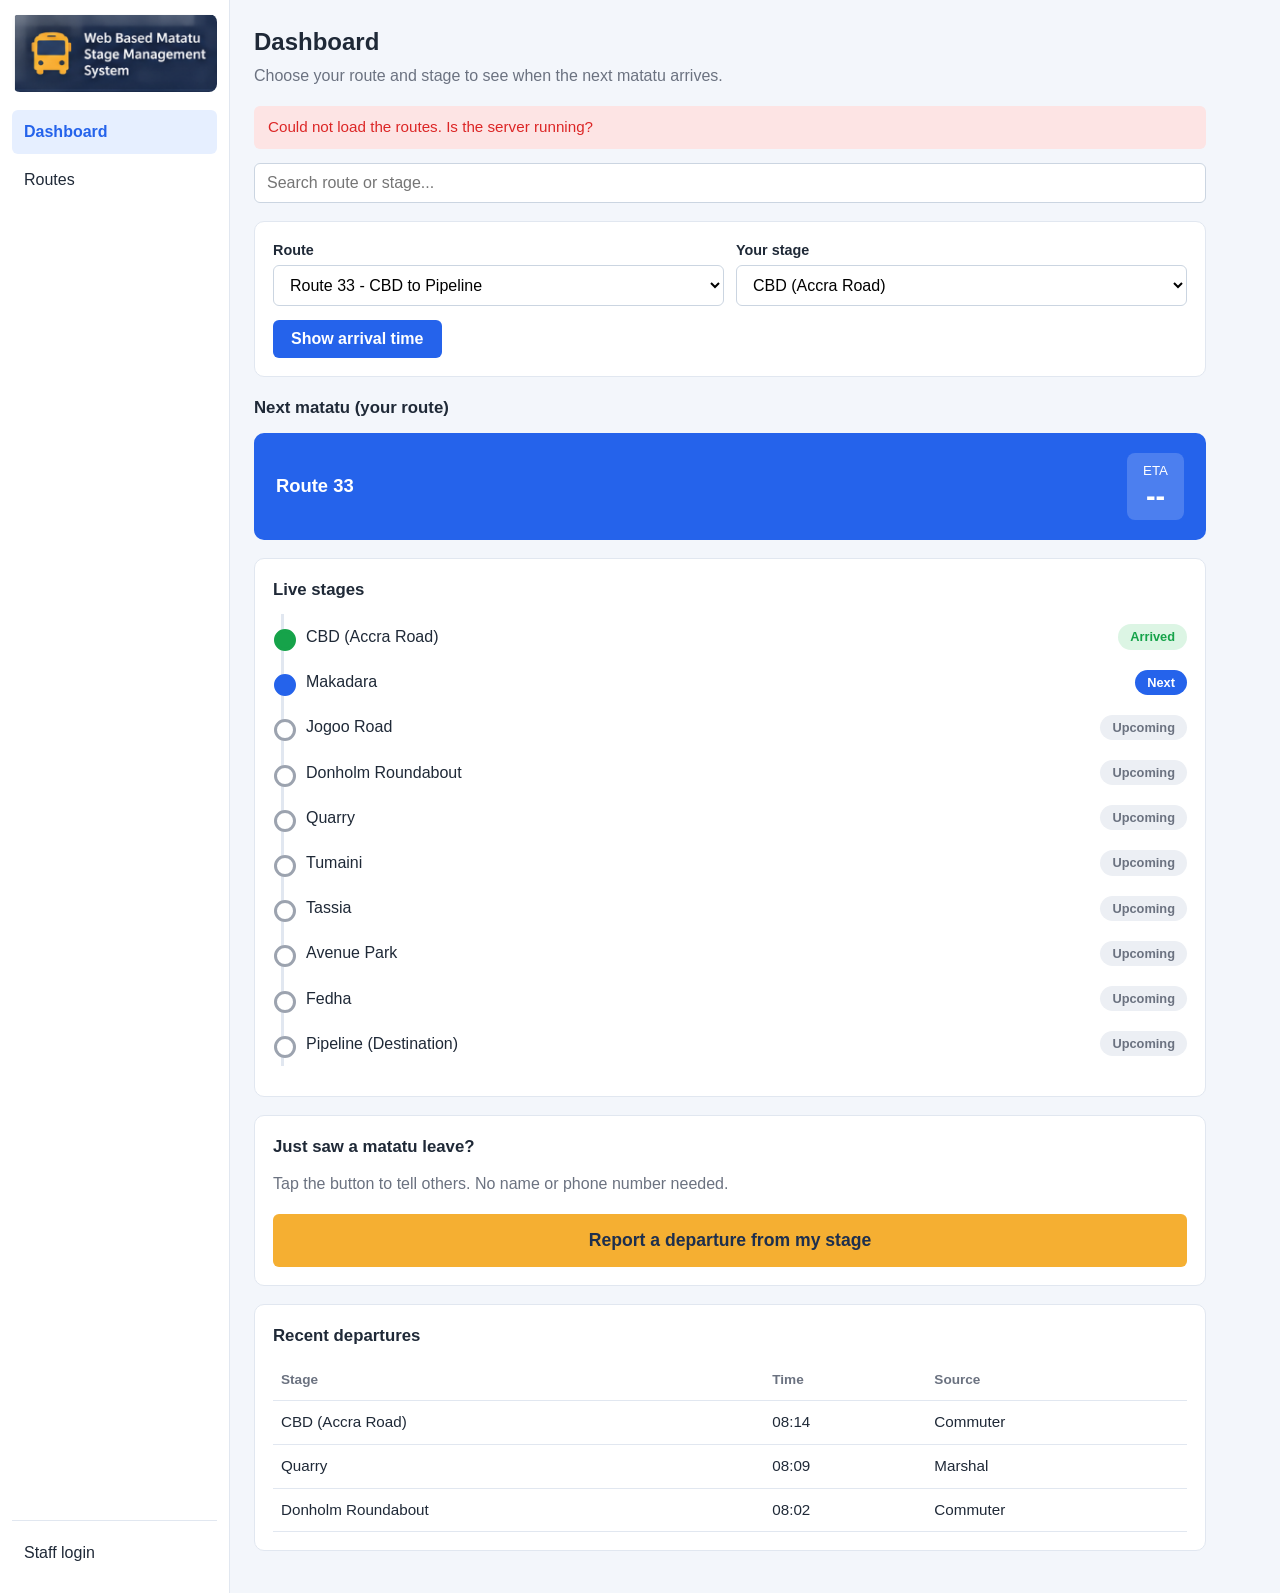
==== index.html @ ff59ac62 "Add files via upload First version of the matatu stage system" ====
<!DOCTYPE html>
<html lang="en">
<head>
  <meta charset="UTF-8">
  <meta name="viewport" content="width=device-width, initial-scale=1">
  <title>Dashboard - Matatu Stage System</title>
  <link rel="stylesheet" href="css/style.css">
</head>
<body data-page="commuter">
  <div class="layout">
    <aside class="sidebar">
      <img src="images/logo.png" alt="Web Based Matatu Stage Management System" class="logo">
      <a href="index.html" class="link active">Dashboard</a>
      <a href="route.html" class="link">Routes</a>
      <div class="bottom"><a href="login.html" class="link">Staff login</a></div>
    </aside>

    <main class="main">
      <h1>Dashboard</h1>
      <p class="sub">Choose your route and stage to see when the next matatu arrives.</p>

      <!-- FR-02: search -->
      <div id="status-bar" class="message" style="display:none;"></div>

      <div class="searchbar">
        <input type="text" id="search" autocomplete="off" placeholder="Search route or stage..." aria-label="Search route or stage">
      </div>

      <!-- FR-01: choose route and stage -->
      <section class="card">
        <form action="#" method="get" id="eta-form">
          <div class="row">
            <div class="form-group">
              <label for="route">Route</label>
              <select id="route" name="route">
                <option value="33">Route 33 - CBD to Pipeline</option>
                <option value="111">Route 111 - CBD to Ngong</option>
              </select>
            </div>
            <div class="form-group">
              <label for="stage">Your stage</label>
              <select id="stage" name="stage">
                <option>CBD (Accra Road)</option>
                <option>Makadara</option>
                <option>Jogoo Road</option>
                <option>Donholm Roundabout</option>
                <option>Quarry</option>
                <option>Tumaini</option>
                <option>Tassia</option>
                <option>Avenue Park</option>
                <option>Fedha</option>
                <option>Pipeline</option>
              </select>
            </div>
          </div>
          <button type="submit" class="btn btn-primary">Show arrival time</button>
        </form>
      </section>

      <!-- FR-04: dynamic ETA -->
      <h2>Next matatu (your route)</h2>
      <section class="eta-card">
        <div>
          <div class="route-name" id="eta-route">Route 33</div>
          <small id="eta-sub"></small>
          <small id="eta-note"></small>
        </div>
        <div class="eta-box">
          <small>ETA</small>
          <div class="eta-time" id="eta-time">--</div>
        </div>
      </section>

      <!-- FR-05: live stages + queue -->
      <section class="card">
        <h2>Live stages</h2>
        <ul class="stage-list" id="stage-list">
          <li class="arrived"><span>CBD (Accra Road)</span> <span class="badge arrived">Arrived</span></li>
          <li class="next"><span>Makadara</span> <span class="badge next">Next</span></li>
          <li><span>Jogoo Road</span> <span class="badge">Upcoming</span></li>
          <li><span>Donholm Roundabout</span> <span class="badge">Upcoming</span></li>
          <li><span>Quarry</span> <span class="badge">Upcoming</span></li>
          <li><span>Tumaini</span> <span class="badge">Upcoming</span></li>
          <li><span>Tassia</span> <span class="badge">Upcoming</span></li>
          <li><span>Avenue Park</span> <span class="badge">Upcoming</span></li>
          <li><span>Fedha</span> <span class="badge">Upcoming</span></li>
          <li><span>Pipeline (Destination)</span> <span class="badge">Upcoming</span></li>
        </ul>
        <p class="sub" id="queue-note" style="margin-top:12px;margin-bottom:0;"></p>
      </section>

      <!-- FR-03: report departure -->
      <section class="card">
        <h2>Just saw a matatu leave?</h2>
        <p class="sub">Tap the button to tell others. No name or phone number needed.</p>
        <div id="report-msg" class="message" style="display:none;"></div>
        <button type="button" id="report-btn" class="btn btn-yellow btn-big btn-block">Report a departure from my stage</button>
      </section>

      <!-- FR-06: history -->
      <section class="card">
        <h2>Recent departures</h2>
        <div class="table-wrap">
          <table>
            <thead><tr><th>Stage</th><th>Time</th><th>Source</th></tr></thead>
            <tbody id="history-body">
              <tr><td>CBD (Accra Road)</td><td>08:14</td><td>Commuter</td></tr>
              <tr><td>Quarry</td><td>08:09</td><td>Marshal</td></tr>
              <tr><td>Donholm Roundabout</td><td>08:02</td><td>Commuter</td></tr>
            </tbody>
          </table>
        </div>
      </section>
    </main>
  </div>
  <script src="js/app.js"></script>
</body>
</html>
---- css/style.css ----
/* ===== Matatu Stage System - style.css (matches Chapter 4 wireframes) ===== */
:root {
  --navy: #1e2f4d;
  --blue: #2563eb;
  --blue-dark: #1d4fc4;
  --blue-light: #e6efff;
  --yellow: #f5af32;
  --ink: #1f2937;
  --muted: #6b7280;
  --bg: #f3f6fb;
  --white: #ffffff;
  --line: #e1e7f0;
  --green: #16a34a;
  --green-light: #dcf5e4;
  --red: #dc2626;
  --red-light: #fde4e4;
}

* { box-sizing: border-box; margin: 0; padding: 0; }

body {
  font-family: "Segoe UI", Tahoma, Arial, sans-serif;
  background: var(--bg);
  color: var(--ink);
  line-height: 1.5;
}

a { color: var(--blue); text-decoration: none; }
a:hover { text-decoration: underline; }
:focus-visible { outline: 3px solid var(--yellow); outline-offset: 2px; }

h1 { font-size: 1.5rem; margin-bottom: 4px; }
h2 { font-size: 1.05rem; margin-bottom: 12px; }
p.sub { color: var(--muted); margin-bottom: 18px; }

/* ----- Page layout: sidebar + main (used on every page) ----- */
.layout { display: flex; min-height: 100vh; }

.sidebar {
  width: 230px;
  background: var(--white);
  border-right: 1px solid var(--line);
  padding: 14px 12px;
  flex-shrink: 0;
  display: flex;
  flex-direction: column;
}
.sidebar .logo { width: 100%; height: auto; border-radius: 8px; margin-bottom: 18px; display: block; }
.sidebar a.link {
  display: block;
  padding: 10px 12px;
  margin-bottom: 4px;
  border-radius: 6px;
  color: var(--ink);
}
.sidebar a.link:hover { background: var(--bg); text-decoration: none; }
.sidebar a.link.active { background: var(--blue-light); color: var(--blue); font-weight: 600; }
.sidebar .bottom { margin-top: auto; border-top: 1px solid var(--line); padding-top: 10px; }

.main { flex: 1; padding: 24px; max-width: 1000px; }

/* ----- Search bar (commuter dashboard) ----- */
.searchbar { margin-bottom: 18px; }

/* ----- Cards ----- */
.card {
  background: var(--white);
  border: 1px solid var(--line);
  border-radius: 10px;
  padding: 18px;
  margin-bottom: 18px;
}

/* ----- Forms ----- */
.form-group { margin-bottom: 14px; }
label { display: block; font-weight: 600; margin-bottom: 4px; font-size: 0.9rem; }
input, select {
  width: 100%;
  padding: 10px 12px;
  border: 1px solid #cbd5e1;
  border-radius: 6px;
  font-size: 1rem;
  background: var(--white);
}
.row { display: flex; gap: 12px; flex-wrap: wrap; }
.row .form-group { flex: 1; min-width: 150px; }

/* ----- Buttons ----- */
.btn {
  display: inline-block;
  padding: 10px 18px;
  border: none;
  border-radius: 6px;
  font-size: 1rem;
  font-weight: 600;
  cursor: pointer;
  text-align: center;
}
.btn:hover { text-decoration: none; }
.btn-primary { background: var(--blue); color: var(--white); }
.btn-primary:hover { background: var(--blue-dark); }
.btn-yellow { background: var(--yellow); color: var(--navy); }
.btn-yellow:hover { background: #e09a1c; }
.btn-outline { background: var(--white); color: var(--blue); border: 1px solid var(--blue); }
.btn-block { display: block; width: 100%; }
.btn-big { padding: 16px; font-size: 1.1rem; }

/* ----- ETA card (blue card from wireframe 2) ----- */
.eta-card {
  background: var(--blue);
  color: var(--white);
  border-radius: 10px;
  padding: 20px 22px;
  margin-bottom: 18px;
  display: flex;
  justify-content: space-between;
  align-items: center;
  gap: 12px;
}
.eta-card small { color: #cfe0ff; display: block; }
.eta-card .route-name { font-size: 1.15rem; font-weight: 600; }
.eta-card .eta-box {
  background: rgba(255,255,255,0.18);
  border-radius: 8px;
  padding: 8px 16px;
  text-align: center;
}
.eta-card .eta-box small { color: var(--white); }
.eta-card .eta-time { font-size: 1.8rem; font-weight: 700; line-height: 1.1; }

/* ----- Stage list (timeline) ----- */
.stage-list { list-style: none; border-left: 3px solid var(--line); margin-left: 8px; }
.stage-list li {
  position: relative;
  padding: 10px 0 10px 22px;
  display: flex;
  justify-content: space-between;
  align-items: center;
}
.stage-list li::before {
  content: "";
  position: absolute;
  left: -10px; top: 50%;
  width: 16px; height: 16px;
  margin-top: -8px;
  border-radius: 50%;
  background: var(--white);
  border: 3px solid #9ca3af;
}
.stage-list li.arrived::before { border-color: var(--green); background: var(--green); }
.stage-list li.next::before { border-color: var(--blue); background: var(--blue); }

/* ----- Badges ----- */
.badge {
  display: inline-block;
  padding: 3px 12px;
  border-radius: 20px;
  font-size: 0.8rem;
  font-weight: 600;
  background: #eceff4;
  color: var(--muted);
}
.badge.arrived, .badge.valid { background: var(--green-light); color: var(--green); }
.badge.next { background: var(--blue); color: var(--white); }
.badge.flagged { background: var(--red-light); color: var(--red); }

/* ----- Tabs (route details) ----- */
.tabs { display: flex; border-bottom: 1px solid var(--line); margin-bottom: 14px; }
.tabs a { padding: 8px 20px; color: var(--muted); }
.tabs a.active { color: var(--blue); border-bottom: 3px solid var(--blue); font-weight: 600; }

/* ----- Tables ----- */
.table-wrap { overflow-x: auto; }
table { width: 100%; border-collapse: collapse; font-size: 0.95rem; }
th, td { text-align: left; padding: 10px 8px; border-bottom: 1px solid var(--line); }
th { color: var(--muted); font-weight: 600; font-size: 0.85rem; }

/* ----- Messages ----- */
.message { padding: 10px 14px; border-radius: 6px; margin-bottom: 14px; font-size: 0.95rem; }
.message.success { background: var(--green-light); color: var(--green); }
.message.error { background: var(--red-light); color: var(--red); }

/* ----- Login page ----- */
.login-wrap { min-height: 100vh; display: flex; align-items: center; justify-content: center; padding: 16px; }
.login-box { width: 100%; max-width: 380px; text-align: center; }
.login-box .logo { width: 220px; max-width: 100%; border-radius: 8px; margin-bottom: 14px; }
.login-box form { text-align: left; }
.login-box .small { font-size: 0.9rem; margin-top: 14px; }

/* ----- Stat boxes ----- */
.stats { display: flex; gap: 14px; flex-wrap: wrap; margin-bottom: 18px; }
.stat { flex: 1; min-width: 150px; background: var(--white); border: 1px solid var(--line); border-radius: 10px; padding: 16px; }
.stat small { color: var(--muted); }
.stat strong { display: block; font-size: 1.8rem; }

/* ----- Upload box ----- */
.upload-box {
  border: 2px dashed #9db4dd;
  border-radius: 10px;
  padding: 34px 16px;
  text-align: center;
  background: #f8faff;
  margin-bottom: 14px;
}
.upload-box p { color: var(--muted); margin-bottom: 12px; }

.chart { width: 100%; height: auto; }

/* ----- Profile ----- */
.avatar {
  width: 64px; height: 64px;
  border-radius: 50%;
  background: var(--blue);
  color: var(--white);
  font-size: 1.6rem;
  font-weight: 700;
  display: flex; align-items: center; justify-content: center;
}
.profile-head { display: flex; align-items: center; gap: 14px; margin-bottom: 18px; }

/* ----- Mobile ----- */
@media (max-width: 760px) {
  .layout { flex-direction: column; }
  .sidebar { width: 100%; flex-direction: row; flex-wrap: wrap; align-items: center; gap: 4px; padding: 10px; }
  .sidebar .logo { width: 150px; margin: 0 10px 0 0; }
  .sidebar a.link { margin: 0; padding: 8px 10px; }
  .sidebar .bottom { margin: 0; border: none; padding: 0; }
  .main { padding: 16px; }
}

/* ----- Added for JavaScript features ----- */
.searchbar { position: relative; }
.search-results {
  list-style: none;
  position: absolute; left: 0; right: 0; top: 100%;
  background: var(--white);
  border: 1px solid var(--line);
  border-radius: 8px;
  margin-top: 4px;
  z-index: 5;
  box-shadow: 0 6px 16px rgba(30, 47, 77, 0.12);
}
.search-results li { padding: 10px 14px; cursor: pointer; }
.search-results li:hover, .search-results li:focus { background: var(--blue-light); outline: none; }
.search-results li.none { color: var(--muted); cursor: default; }
.search-results li.none:hover { background: transparent; }

.demo-note {
  background: #fff6dc;
  border: 1px solid #f0d58a;
  color: #6b5300;
  padding: 8px 14px;
  border-radius: 6px;
  margin-bottom: 14px;
  font-size: 0.88rem;
}
.link-button { background: none; border: none; color: var(--blue); cursor: pointer; font-size: inherit; text-decoration: underline; padding: 0; }
.show-pass { font-weight: 400; font-size: 0.88rem; margin-top: 6px; }
.show-pass input { width: auto; margin-right: 4px; }
.btn:disabled { opacity: 0.6; cursor: not-allowed; }
.eta-card small + small { margin-top: 2px; }
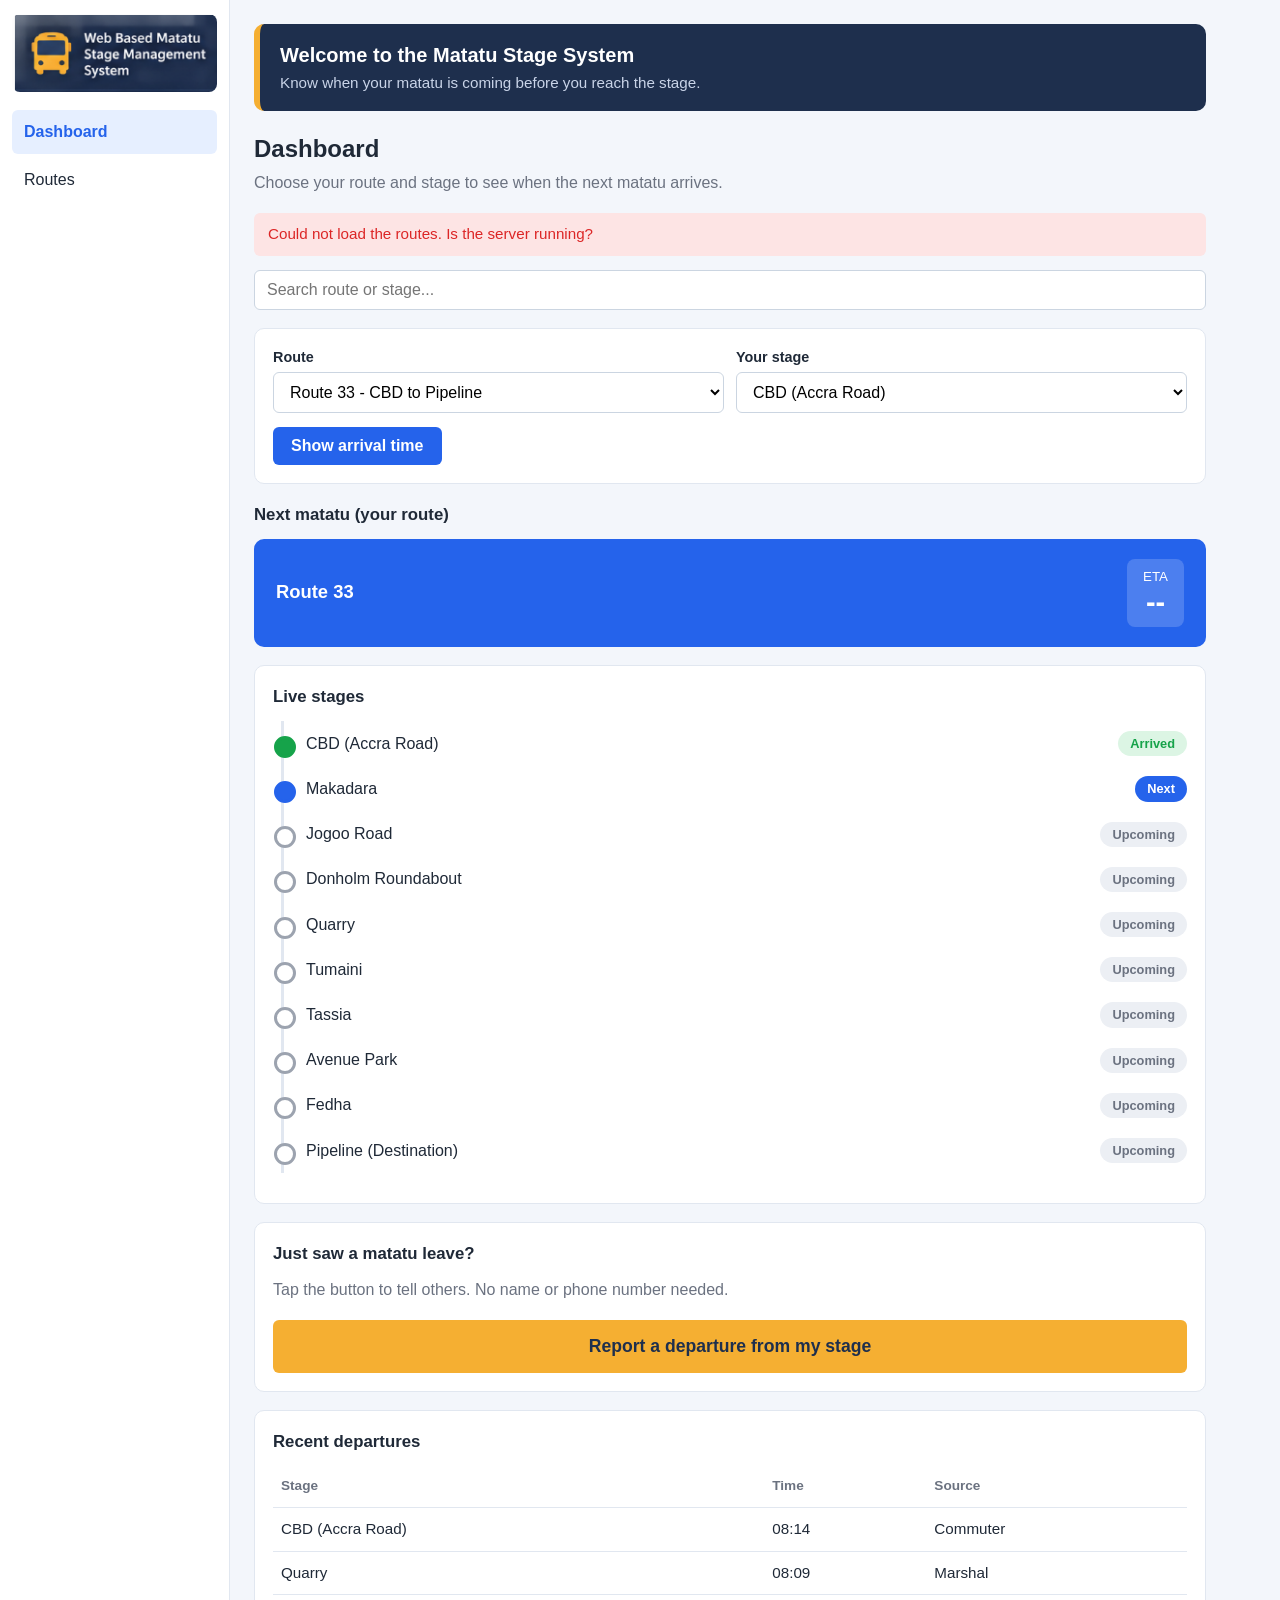
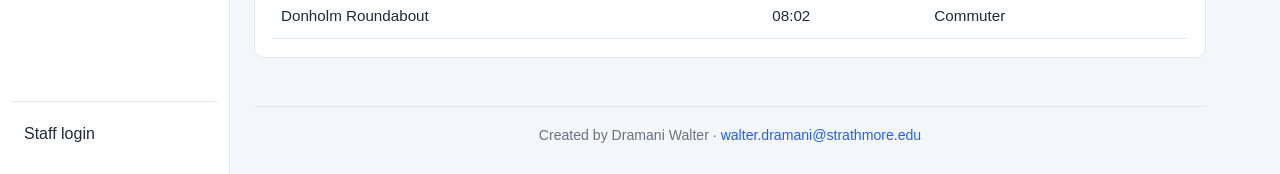
==== commit 7cea9afe: "Add welcome header, footer and htaccess protection files" ====
--- a/index.html
+++ b/index.html
@@ -16,6 +16,10 @@
     </aside>
 
     <main class="main">
+      <header class="welcome-header">
+        <h2>Welcome to the Matatu Stage System</h2>
+        <p>Know when your matatu is coming before you reach the stage.</p>
+      </header>
       <h1>Dashboard</h1>
       <p class="sub">Choose your route and stage to see when the next matatu arrives.</p>
 
@@ -111,6 +115,9 @@
           </table>
         </div>
       </section>
+      <footer class="site-footer">
+        <p>Created by Dramani Walter &middot; <a href="mailto:walter.dramani@strathmore.edu">walter.dramani@strathmore.edu</a></p>
+      </footer>
     </main>
   </div>
   <script src="js/app.js"></script>
--- a/css/style.css
+++ b/css/style.css
@@ -259,3 +259,34 @@
 .show-pass input { width: auto; margin-right: 4px; }
 .btn:disabled { opacity: 0.6; cursor: not-allowed; }
 .eta-card small + small { margin-top: 2px; }
+
+/* ----- small fixes for phones ----- */
+.eta-card .eta-time { white-space: nowrap; }
+@media (max-width: 760px) {
+  .row .form-group { min-width: 100%; }
+}
+
+/* ----- welcome header (dashboard) and footer (every page) ----- */
+.main { display: flex; flex-direction: column; }
+.welcome-header {
+  background: var(--navy);
+  color: var(--white);
+  border-left: 6px solid var(--yellow);
+  border-radius: 10px;
+  padding: 16px 20px;
+  margin-bottom: 20px;
+}
+.welcome-header h2 { margin-bottom: 2px; font-size: 1.25rem; }
+.welcome-header p { color: #c9d4e8; font-size: 0.95rem; }
+
+.site-footer {
+  margin-top: auto;
+  padding: 18px 0 4px;
+  text-align: center;
+  font-size: 0.88rem;
+  color: var(--muted);
+  border-top: 1px solid var(--line);
+}
+.main > .site-footer { margin-top: 30px; }
+.login-wrap { flex-direction: column; }
+.login-wrap .site-footer { border-top: none; margin-top: 18px; }
